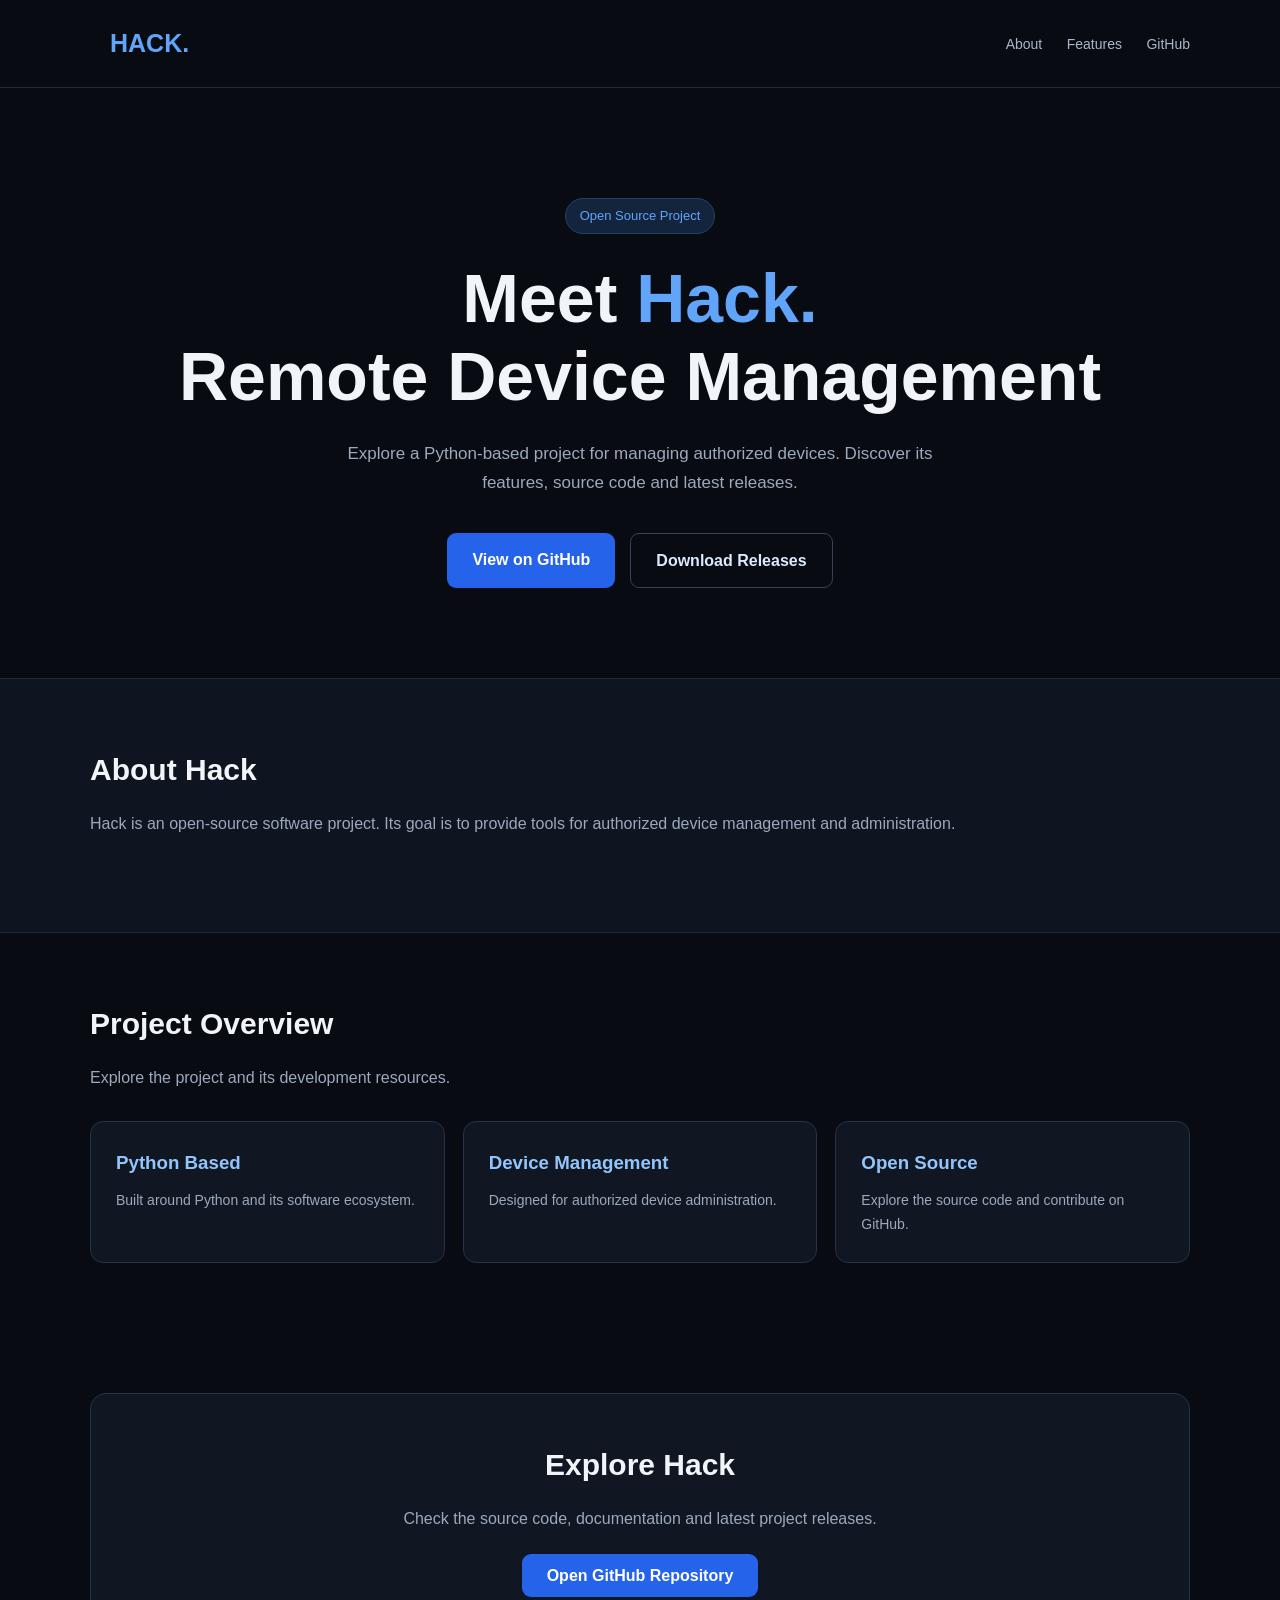
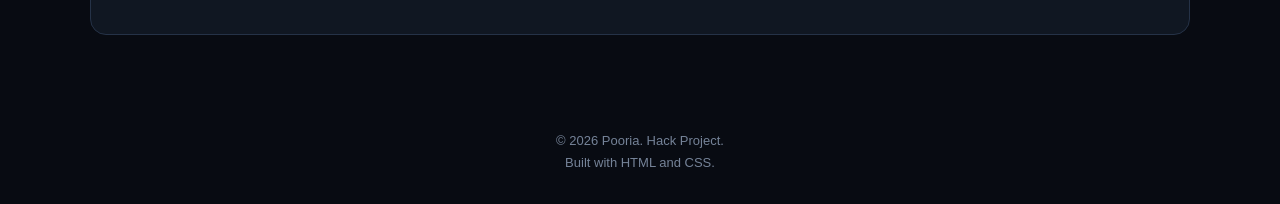
==== index.html @ 2dac3a31 "Rename index (1).html to index.html" ====
<!DOCTYPE html>
<html lang="en">
<head>
  <meta charset="UTF-8">
  <meta name="viewport" content="width=device-width, initial-scale=1.0">

  <title>Hack - Python Remote Device Management Tool</title>

  <meta name="description"
    content="Hack is a Python-based remote device management project. Explore its features, documentation, source code and latest releases on GitHub.">

  <meta name="keywords"
    content="Python, Remote Device Management, Android, Windows, Flask, GitHub, Hack">

  <meta name="author" content="Pooria">

  <meta name="robots" content="index, follow">

  <link rel="canonical"
    href="https://pooria683.github.io/Hack/">

  <meta property="og:type" content="website">
  <meta property="og:title"
    content="Hack - Remote Device Management">
  <meta property="og:description"
    content="Explore Hack, its features, source code and releases.">
  <meta property="og:url"
    content="https://pooria683.github.io/Hack/">

  <meta name="theme-color" content="#080b12">

  <style>
    * {
      margin: 0;
      padding: 0;
      box-sizing: border-box;
    }

    html {
      scroll-behavior: smooth;
    }

    body {
      font-family: Arial, sans-serif;
      background: #080b12;
      color: #f1f5f9;
      line-height: 1.7;
    }

    a {
      color: inherit;
      text-decoration: none;
    }

    .container {
      width: min(1100px, 90%);
      margin: auto;
    }

    header {
      padding: 22px 0;
      border-bottom: 1px solid #202938;
    }

    nav {
      display: flex;
      justify-content: space-between;
      align-items: center;
      gap: 20px;
    }

    .logo {
      font-size: 25px;
      font-weight: bold;
      color: #60a5fa;
    }

    nav a {
      color: #aab6c8;
      margin-left: 20px;
      font-size: 14px;
    }

    .hero {
      text-align: center;
      padding: 110px 0 90px;
    }

    .tag {
      display: inline-block;
      color: #60a5fa;
      background: #14243c;
      border: 1px solid #23436e;
      padding: 6px 14px;
      border-radius: 30px;
      font-size: 13px;
      margin-bottom: 25px;
    }

    h1 {
      font-size: clamp(38px, 7vw, 68px);
      line-height: 1.15;
      margin-bottom: 25px;
    }

    h1 span {
      color: #60a5fa;
    }

    .hero p {
      color: #9ca9bc;
      max-width: 650px;
      margin: auto;
      font-size: 17px;
    }

    .buttons {
      margin-top: 35px;
      display: flex;
      justify-content: center;
      gap: 15px;
      flex-wrap: wrap;
    }

    .btn {
      padding: 13px 25px;
      border-radius: 9px;
      font-weight: bold;
      transition: .2s;
    }

    .primary {
      background: #2563eb;
      color: white;
    }

    .secondary {
      border: 1px solid #354258;
      color: #dbeafe;
    }

    .btn:hover {
      transform: translateY(-3px);
      opacity: .85;
    }

    section {
      padding: 65px 0;
    }

    .section-title {
      font-size: 30px;
      margin-bottom: 15px;
    }

    .section-description {
      color: #9ca9bc;
      margin-bottom: 30px;
    }

    .grid {
      display: grid;
      grid-template-columns:
        repeat(auto-fit, minmax(230px, 1fr));
      gap: 18px;
    }

    .card {
      background: #101722;
      border: 1px solid #253247;
      border-radius: 13px;
      padding: 25px;
    }

    .card h3 {
      margin-bottom: 10px;
      color: #93c5fd;
    }

    .card p {
      color: #9ca9bc;
      font-size: 14px;
    }

    .about {
      background: #0e1420;
      border-top: 1px solid #202938;
      border-bottom: 1px solid #202938;
    }

    .github-box {
      text-align: center;
      background: #101722;
      border: 1px solid #253247;
      border-radius: 16px;
      padding: 45px 20px;
    }

    footer {
      text-align: center;
      padding: 30px 0;
      color: #758398;
      font-size: 13px;
    }

    @media(max-width: 600px) {
      nav {
        flex-direction: column;
      }

      nav a {
        margin: 0 8px;
      }

      .hero {
        padding: 75px 0;
      }
    }
  </style>
</head>

<body>

<header>
  <div class="container">
    <nav>
      <a class="logo" href="#">HACK.</a>

      <div>
        <a href="#about">About</a>
        <a href="#features">Features</a>
        <a href="#github">GitHub</a>
      </div>
    </nav>
  </div>
</header>

<main>

  <section class="hero">
    <div class="container">

      <span class="tag">Open Source Project</span>

      <h1>
        Meet <span>Hack.</span><br>
        Remote Device Management
      </h1>

      <p>
        Explore a Python-based project for managing
        authorized devices. Discover its features,
        source code and latest releases.
      </p>

      <div class="buttons">
        <a class="btn primary"
           href="https://github.com/pooria683/Hack">
          View on GitHub
        </a>

        <a class="btn secondary"
           href="https://github.com/pooria683/Hack/releases">
          Download Releases
        </a>
      </div>

    </div>
  </section>

  <section class="about" id="about">
    <div class="container">

      <h2 class="section-title">About Hack</h2>

      <p class="section-description">
        Hack is an open-source software project.
        Its goal is to provide tools for authorized
        device management and administration.
      </p>

    </div>
  </section>

  <section id="features">
    <div class="container">

      <h2 class="section-title">Project Overview</h2>

      <p class="section-description">
        Explore the project and its development resources.
      </p>

      <div class="grid">

        <article class="card">
          <h3>Python Based</h3>
          <p>
            Built around Python and its software ecosystem.
          </p>
        </article>

        <article class="card">
          <h3>Device Management</h3>
          <p>
            Designed for authorized device administration.
          </p>
        </article>

        <article class="card">
          <h3>Open Source</h3>
          <p>
            Explore the source code and contribute on GitHub.
          </p>
        </article>

      </div>
    </div>
  </section>

  <section id="github">
    <div class="container">

      <div class="github-box">
        <h2 class="section-title">Explore Hack</h2>

        <p class="section-description">
          Check the source code, documentation
          and latest project releases.
        </p>

        <a class="btn primary"
           href="https://github.com/pooria683/Hack">
          Open GitHub Repository
        </a>
      </div>

    </div>
  </section>

</main>

<footer>
  <div class="container">
    © 2026 Pooria. Hack Project.
    <br>
    Built with HTML and CSS.
  </div>
</footer>

</body>
</html>
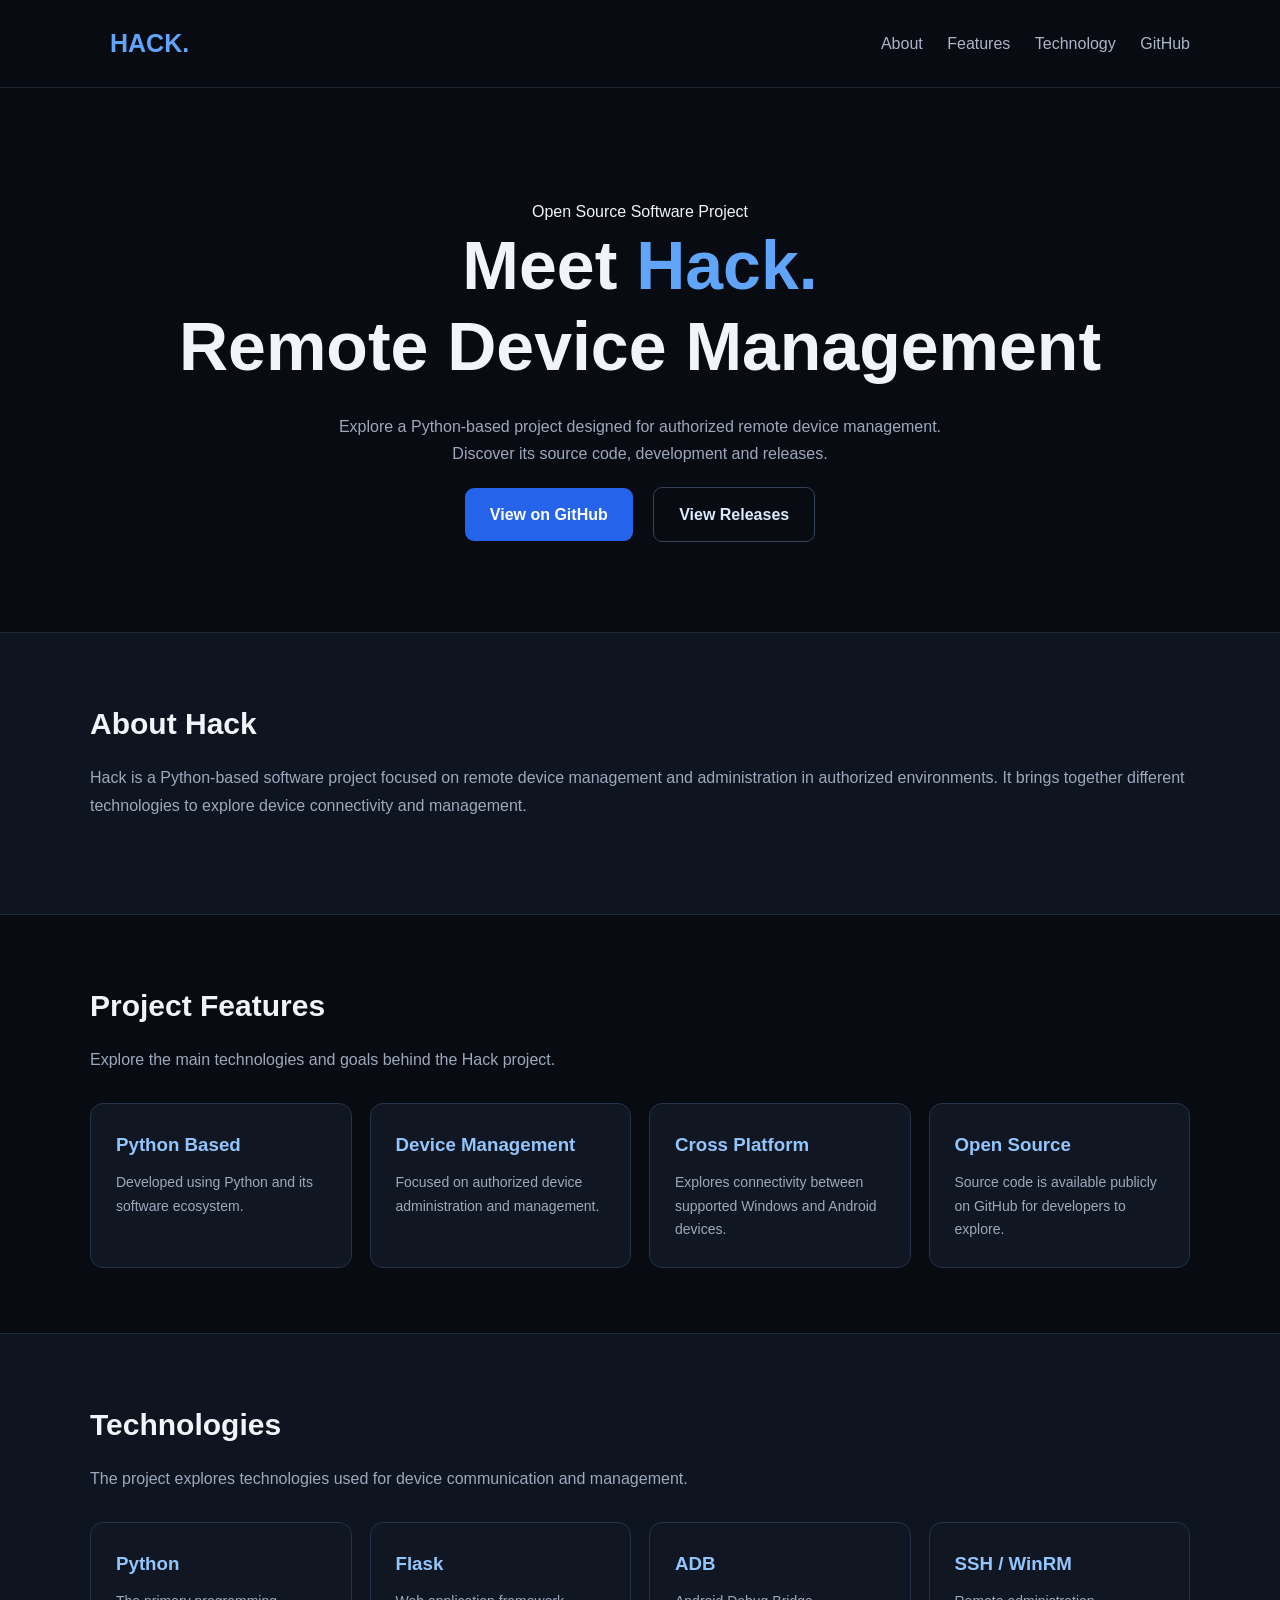
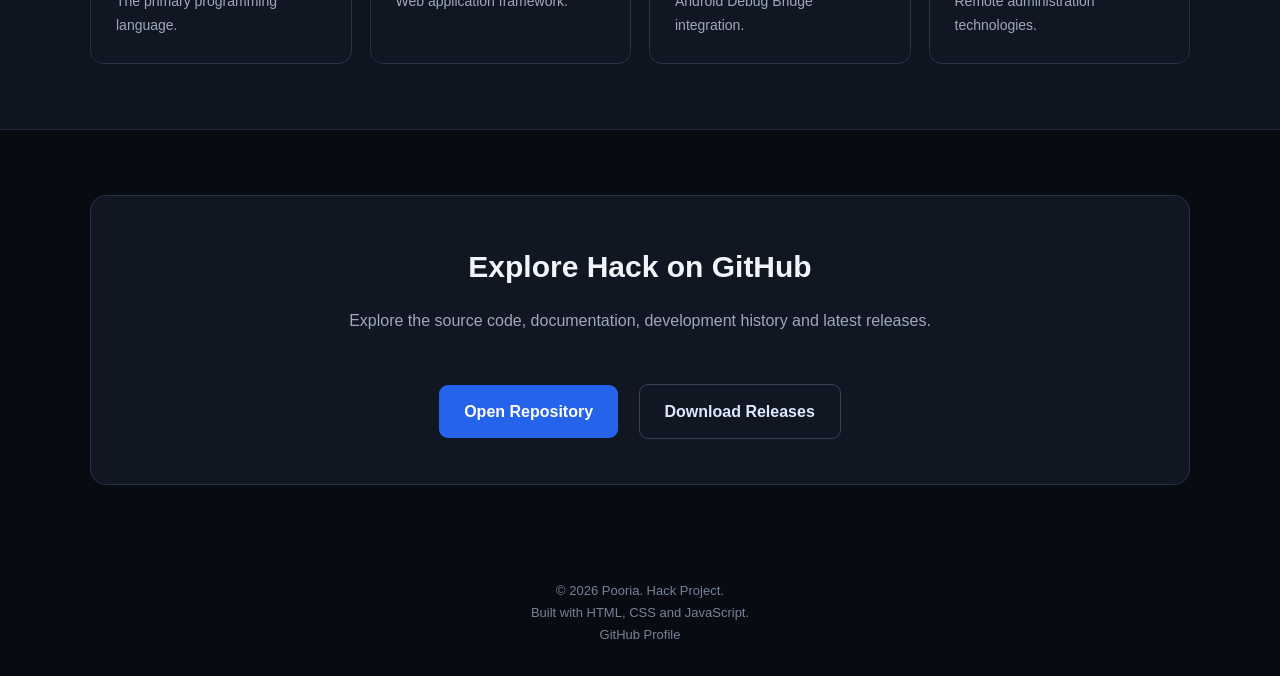
==== commit f8a2a816: "Update index.html" ====
--- a/index.html
+++ b/index.html
@@ -2,352 +2,312 @@
 <!DOCTYPE html>
 <html lang="en">
 <head>
-  <meta charset="UTF-8">
-  <meta name="viewport" content="width=device-width, initial-scale=1.0">
-
-  <title>Hack - Python Remote Device Management Tool</title>
-
-  <meta name="description"
-    content="Hack is a Python-based remote device management project. Explore its features, documentation, source code and latest releases on GitHub.">
-
-  <meta name="keywords"
-    content="Python, Remote Device Management, Android, Windows, Flask, GitHub, Hack">
-
-  <meta name="author" content="Pooria">
-
-  <meta name="robots" content="index, follow">
-
-  <link rel="canonical"
-    href="https://pooria683.github.io/Hack/">
-
-  <meta property="og:type" content="website">
-  <meta property="og:title"
-    content="Hack - Remote Device Management">
-  <meta property="og:description"
-    content="Explore Hack, its features, source code and releases.">
-  <meta property="og:url"
-    content="https://pooria683.github.io/Hack/">
-
-  <meta name="theme-color" content="#080b12">
-
-  <style>
-    * {
-      margin: 0;
-      padding: 0;
-      box-sizing: border-box;
+    <meta charset="UTF-8">
+    <meta name="viewport" content="width=device-width, initial-scale=1.0">
+
+    <!-- SEO -->
+    <title>Hack | Python Remote Device Management Tool</title>
+
+    <meta name="description"
+        content="Discover Hack, a Python-based remote device management project. Explore its source code, features, documentation and latest releases on GitHub.">
+
+    <meta name="keywords"
+        content="Hack, Python, Remote Device Management, Windows, Android, Flask, ADB, SSH, WinRM">
+
+    <meta name="author" content="Pooria">
+
+    <meta name="robots" content="index, follow">
+
+    <link rel="canonical"
+        href="https://pooria683.github.io/Hack/">
+
+    <!-- Open Graph -->
+    <meta property="og:type" content="website">
+    <meta property="og:title"
+        content="Hack - Python Remote Device Management">
+    <meta property="og:description"
+        content="Explore Hack, an open-source remote device management project built with Python.">
+    <meta property="og:url"
+        content="https://pooria683.github.io/Hack/">
+    <meta property="og:site_name" content="Hack">
+
+    <!-- Twitter -->
+    <meta name="twitter:card" content="summary">
+    <meta name="twitter:title"
+        content="Hack - Remote Device Management">
+    <meta name="twitter:description"
+        content="Explore the Hack Python project, its features and source code.">
+
+    <!-- Browser -->
+    <meta name="theme-color" content="#080b12">
+    <meta name="color-scheme" content="dark">
+
+    <!-- Stylesheet -->
+    <link rel="stylesheet" href="style.css">
+
+    <!-- Favicon -->
+    <link rel="icon" href="assets/logo.png" type="image/png">
+
+    <!-- Structured Data -->
+    <script type="application/ld+json">
+    {
+      "@context": "https://schema.org",
+      "@type": "SoftwareSourceCode",
+      "name": "Hack",
+      "description": "A Python-based remote device management project.",
+      "codeRepository": "https://github.com/pooria683/Hack",
+      "programmingLanguage": "Python",
+      "author": {
+        "@type": "Person",
+        "name": "Pooria"
+      },
+      "url": "https://pooria683.github.io/Hack/"
     }
-
-    html {
-      scroll-behavior: smooth;
-    }
-
-    body {
-      font-family: Arial, sans-serif;
-      background: #080b12;
-      color: #f1f5f9;
-      line-height: 1.7;
-    }
-
-    a {
-      color: inherit;
-      text-decoration: none;
-    }
-
-    .container {
-      width: min(1100px, 90%);
-      margin: auto;
-    }
-
-    header {
-      padding: 22px 0;
-      border-bottom: 1px solid #202938;
-    }
-
-    nav {
-      display: flex;
-      justify-content: space-between;
-      align-items: center;
-      gap: 20px;
-    }
-
-    .logo {
-      font-size: 25px;
-      font-weight: bold;
-      color: #60a5fa;
-    }
-
-    nav a {
-      color: #aab6c8;
-      margin-left: 20px;
-      font-size: 14px;
-    }
-
-    .hero {
-      text-align: center;
-      padding: 110px 0 90px;
-    }
-
-    .tag {
-      display: inline-block;
-      color: #60a5fa;
-      background: #14243c;
-      border: 1px solid #23436e;
-      padding: 6px 14px;
-      border-radius: 30px;
-      font-size: 13px;
-      margin-bottom: 25px;
-    }
-
-    h1 {
-      font-size: clamp(38px, 7vw, 68px);
-      line-height: 1.15;
-      margin-bottom: 25px;
-    }
-
-    h1 span {
-      color: #60a5fa;
-    }
-
-    .hero p {
-      color: #9ca9bc;
-      max-width: 650px;
-      margin: auto;
-      font-size: 17px;
-    }
-
-    .buttons {
-      margin-top: 35px;
-      display: flex;
-      justify-content: center;
-      gap: 15px;
-      flex-wrap: wrap;
-    }
-
-    .btn {
-      padding: 13px 25px;
-      border-radius: 9px;
-      font-weight: bold;
-      transition: .2s;
-    }
-
-    .primary {
-      background: #2563eb;
-      color: white;
-    }
-
-    .secondary {
-      border: 1px solid #354258;
-      color: #dbeafe;
-    }
-
-    .btn:hover {
-      transform: translateY(-3px);
-      opacity: .85;
-    }
-
-    section {
-      padding: 65px 0;
-    }
-
-    .section-title {
-      font-size: 30px;
-      margin-bottom: 15px;
-    }
-
-    .section-description {
-      color: #9ca9bc;
-      margin-bottom: 30px;
-    }
-
-    .grid {
-      display: grid;
-      grid-template-columns:
-        repeat(auto-fit, minmax(230px, 1fr));
-      gap: 18px;
-    }
-
-    .card {
-      background: #101722;
-      border: 1px solid #253247;
-      border-radius: 13px;
-      padding: 25px;
-    }
-
-    .card h3 {
-      margin-bottom: 10px;
-      color: #93c5fd;
-    }
-
-    .card p {
-      color: #9ca9bc;
-      font-size: 14px;
-    }
-
-    .about {
-      background: #0e1420;
-      border-top: 1px solid #202938;
-      border-bottom: 1px solid #202938;
-    }
-
-    .github-box {
-      text-align: center;
-      background: #101722;
-      border: 1px solid #253247;
-      border-radius: 16px;
-      padding: 45px 20px;
-    }
-
-    footer {
-      text-align: center;
-      padding: 30px 0;
-      color: #758398;
-      font-size: 13px;
-    }
-
-    @media(max-width: 600px) {
-      nav {
-        flex-direction: column;
-      }
-
-      nav a {
-        margin: 0 8px;
-      }
-
-      .hero {
-        padding: 75px 0;
-      }
-    }
-  </style>
+    </script>
 </head>
 
 <body>
 
-<header>
-  <div class="container">
-    <nav>
-      <a class="logo" href="#">HACK.</a>
-
-      <div>
-        <a href="#about">About</a>
-        <a href="#features">Features</a>
-        <a href="#github">GitHub</a>
-      </div>
-    </nav>
-  </div>
-</header>
-
-<main>
-
-  <section class="hero">
-    <div class="container">
-
-      <span class="tag">Open Source Project</span>
-
-      <h1>
-        Meet <span>Hack.</span><br>
-        Remote Device Management
-      </h1>
-
-      <p>
-        Explore a Python-based project for managing
-        authorized devices. Discover its features,
-        source code and latest releases.
-      </p>
-
-      <div class="buttons">
-        <a class="btn primary"
-           href="https://github.com/pooria683/Hack">
-          View on GitHub
-        </a>
-
-        <a class="btn secondary"
-           href="https://github.com/pooria683/Hack/releases">
-          Download Releases
-        </a>
-      </div>
-
-    </div>
-  </section>
-
-  <section class="about" id="about">
-    <div class="container">
-
-      <h2 class="section-title">About Hack</h2>
-
-      <p class="section-description">
-        Hack is an open-source software project.
-        Its goal is to provide tools for authorized
-        device management and administration.
-      </p>
-
-    </div>
-  </section>
-
-  <section id="features">
-    <div class="container">
-
-      <h2 class="section-title">Project Overview</h2>
-
-      <p class="section-description">
-        Explore the project and its development resources.
-      </p>
-
-      <div class="grid">
-
-        <article class="card">
-          <h3>Python Based</h3>
-          <p>
-            Built around Python and its software ecosystem.
-          </p>
-        </article>
-
-        <article class="card">
-          <h3>Device Management</h3>
-          <p>
-            Designed for authorized device administration.
-          </p>
-        </article>
-
-        <article class="card">
-          <h3>Open Source</h3>
-          <p>
-            Explore the source code and contribute on GitHub.
-          </p>
-        </article>
-
-      </div>
-    </div>
-  </section>
-
-  <section id="github">
-    <div class="container">
-
-      <div class="github-box">
-        <h2 class="section-title">Explore Hack</h2>
-
-        <p class="section-description">
-          Check the source code, documentation
-          and latest project releases.
-        </p>
-
-        <a class="btn primary"
-           href="https://github.com/pooria683/Hack">
-          Open GitHub Repository
-        </a>
-      </div>
-
-    </div>
-  </section>
-
-</main>
-
-<footer>
-  <div class="container">
-    © 2026 Pooria. Hack Project.
-    <br>
-    Built with HTML and CSS.
-  </div>
-</footer>
+    <!-- Header -->
+    <header>
+        <div class="container">
+            <nav>
+                <a href="#" class="logo" aria-label="Hack Home">
+                    HACK<span>.</span>
+                </a>
+
+                <div class="nav-links">
+                    <a href="#about">About</a>
+                    <a href="#features">Features</a>
+                    <a href="#technology">Technology</a>
+                    <a href="#github">GitHub</a>
+                </div>
+            </nav>
+        </div>
+    </header>
+
+    <main>
+
+        <!-- Hero -->
+        <section class="hero">
+            <div class="container">
+
+                <span class="tag">
+                    Open Source Software Project
+                </span>
+
+                <h1>
+                    Meet <span>Hack.</span><br>
+                    Remote Device Management
+                </h1>
+
+                <p>
+                    Explore a Python-based project designed for
+                    authorized remote device management.
+                    Discover its source code, development and releases.
+                </p>
+
+                <div class="buttons">
+                    <a
+                        class="btn primary"
+                        href="https://github.com/pooria683/Hack"
+                        target="_blank"
+                        rel="noopener noreferrer">
+                        View on GitHub
+                    </a>
+
+                    <a
+                        class="btn secondary"
+                        href="https://github.com/pooria683/Hack/releases"
+                        target="_blank"
+                        rel="noopener noreferrer">
+                        View Releases
+                    </a>
+                </div>
+
+            </div>
+        </section>
+
+        <!-- About -->
+        <section class="about" id="about">
+            <div class="container">
+
+                <h2 class="section-title">
+                    About Hack
+                </h2>
+
+                <p class="section-description">
+                    Hack is a Python-based software project
+                    focused on remote device management and
+                    administration in authorized environments.
+                    It brings together different technologies
+                    to explore device connectivity and management.
+                </p>
+
+            </div>
+        </section>
+
+        <!-- Features -->
+        <section id="features">
+            <div class="container">
+
+                <h2 class="section-title">
+                    Project Features
+                </h2>
+
+                <p class="section-description">
+                    Explore the main technologies and goals
+                    behind the Hack project.
+                </p>
+
+                <div class="grid">
+
+                    <article class="card">
+                        <h3>Python Based</h3>
+                        <p>
+                            Developed using Python and its
+                            software ecosystem.
+                        </p>
+                    </article>
+
+                    <article class="card">
+                        <h3>Device Management</h3>
+                        <p>
+                            Focused on authorized device
+                            administration and management.
+                        </p>
+                    </article>
+
+                    <article class="card">
+                        <h3>Cross Platform</h3>
+                        <p>
+                            Explores connectivity between
+                            supported Windows and Android devices.
+                        </p>
+                    </article>
+
+                    <article class="card">
+                        <h3>Open Source</h3>
+                        <p>
+                            Source code is available publicly
+                            on GitHub for developers to explore.
+                        </p>
+                    </article>
+
+                </div>
+            </div>
+        </section>
+
+        <!-- Technology -->
+        <section class="about" id="technology">
+            <div class="container">
+
+                <h2 class="section-title">
+                    Technologies
+                </h2>
+
+                <p class="section-description">
+                    The project explores technologies used
+                    for device communication and management.
+                </p>
+
+                <div class="grid">
+
+                    <article class="card">
+                        <h3>Python</h3>
+                        <p>
+                            The primary programming language.
+                        </p>
+                    </article>
+
+                    <article class="card">
+                        <h3>Flask</h3>
+                        <p>
+                            Web application framework.
+                        </p>
+                    </article>
+
+                    <article class="card">
+                        <h3>ADB</h3>
+                        <p>
+                            Android Debug Bridge integration.
+                        </p>
+                    </article>
+
+                    <article class="card">
+                        <h3>SSH / WinRM</h3>
+                        <p>
+                            Remote administration technologies.
+                        </p>
+                    </article>
+
+                </div>
+            </div>
+        </section>
+
+        <!-- GitHub -->
+        <section id="github">
+            <div class="container">
+
+                <div class="github-box">
+
+                    <h2 class="section-title">
+                        Explore Hack on GitHub
+                    </h2>
+
+                    <p class="section-description">
+                        Explore the source code, documentation,
+                        development history and latest releases.
+                    </p>
+
+                    <a
+                        class="btn primary"
+                        href="https://github.com/pooria683/Hack"
+                        target="_blank"
+                        rel="noopener noreferrer">
+                        Open Repository
+                    </a>
+
+                    <a
+                        class="btn secondary"
+                        href="https://github.com/pooria683/Hack/releases"
+                        target="_blank"
+                        rel="noopener noreferrer">
+                        Download Releases
+                    </a>
+
+                </div>
+
+            </div>
+        </section>
+
+    </main>
+
+    <!-- Footer -->
+    <footer>
+        <div class="container">
+
+            <p>
+                © <span id="year">2026</span>
+                Pooria. Hack Project.
+            </p>
+
+            <p>
+                Built with HTML, CSS and JavaScript.
+            </p>
+
+            <a
+                href="https://github.com/pooria683"
+                target="_blank"
+                rel="noopener noreferrer">
+                GitHub Profile
+            </a>
+
+        </div>
+    </footer>
+
+    <!-- JavaScript -->
+    <script src="script.js" defer></script>
 
 </body>
 </html>
--- a/style.css
+++ b/style.css
@@ -0,0 +1,166 @@
+
+* {
+  margin: 0;
+  padding: 0;
+  box-sizing: border-box;
+}
+
+html {
+  scroll-behavior: smooth;
+}
+
+body {
+  font-family: Arial, sans-serif;
+  background: #080b12;
+  color: #f1f5f9;
+  line-height: 1.7;
+}
+
+a {
+  text-decoration: none;
+  color: inherit;
+}
+
+.container {
+  width: min(1100px, 90%);
+  margin: auto;
+}
+
+header {
+  padding: 22px 0;
+  border-bottom: 1px solid #202938;
+}
+
+nav {
+  display: flex;
+  justify-content: space-between;
+  align-items: center;
+}
+
+.logo {
+  font-size: 25px;
+  font-weight: bold;
+  color: #60a5fa;
+}
+
+nav a {
+  color: #aab6c8;
+  margin-left: 20px;
+}
+
+.hero {
+  text-align: center;
+  padding: 110px 0 90px;
+}
+
+.hero h1 {
+  font-size: clamp(38px, 7vw, 68px);
+  line-height: 1.2;
+  margin-bottom: 25px;
+}
+
+.hero h1 span {
+  color: #60a5fa;
+}
+
+.hero p {
+  color: #9ca9bc;
+  max-width: 650px;
+  margin: auto;
+}
+
+.btn {
+  display: inline-block;
+  padding: 13px 25px;
+  border-radius: 9px;
+  font-weight: bold;
+  margin: 20px 8px 0;
+  transition: .2s;
+}
+
+.primary {
+  background: #2563eb;
+  color: white;
+}
+
+.secondary {
+  border: 1px solid #354258;
+  color: #dbeafe;
+}
+
+.btn:hover {
+  transform: translateY(-3px);
+}
+
+section {
+  padding: 65px 0;
+}
+
+.section-title {
+  font-size: 30px;
+  margin-bottom: 15px;
+}
+
+.section-description {
+  color: #9ca9bc;
+  margin-bottom: 30px;
+}
+
+.grid {
+  display: grid;
+  grid-template-columns:
+    repeat(auto-fit, minmax(230px, 1fr));
+  gap: 18px;
+}
+
+.card {
+  background: #101722;
+  border: 1px solid #253247;
+  border-radius: 13px;
+  padding: 25px;
+}
+
+.card h3 {
+  color: #93c5fd;
+  margin-bottom: 10px;
+}
+
+.card p {
+  color: #9ca9bc;
+  font-size: 14px;
+}
+
+.about {
+  background: #0e1420;
+  border-block: 1px solid #202938;
+}
+
+.github-box {
+  text-align: center;
+  background: #101722;
+  border: 1px solid #253247;
+  border-radius: 16px;
+  padding: 45px 20px;
+}
+
+footer {
+  text-align: center;
+  padding: 30px 0;
+  color: #758398;
+  font-size: 13px;
+}
+
+@media (max-width: 600px) {
+  nav {
+    flex-direction: column;
+    gap: 15px;
+  }
+
+  nav a {
+    margin: 0 8px;
+  }
+
+  .hero {
+    padding: 75px 0;
+  }
+}
